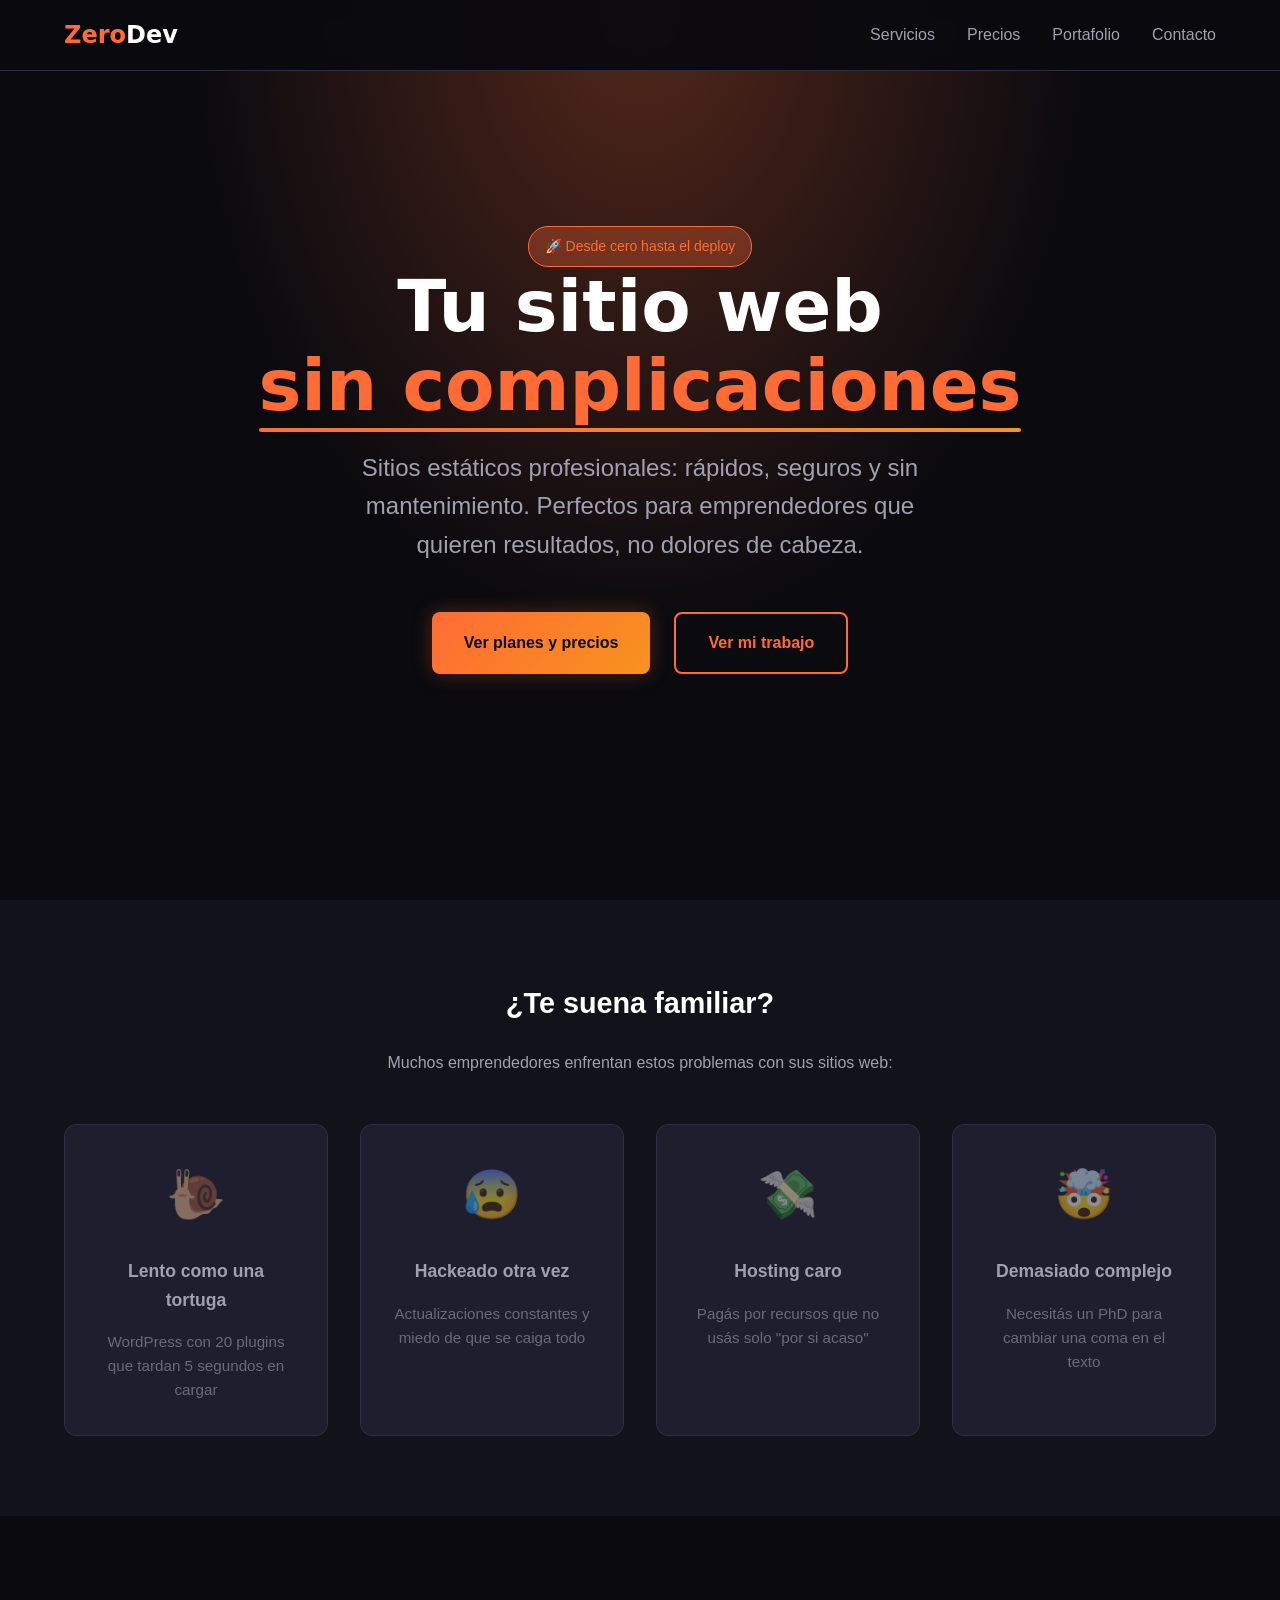
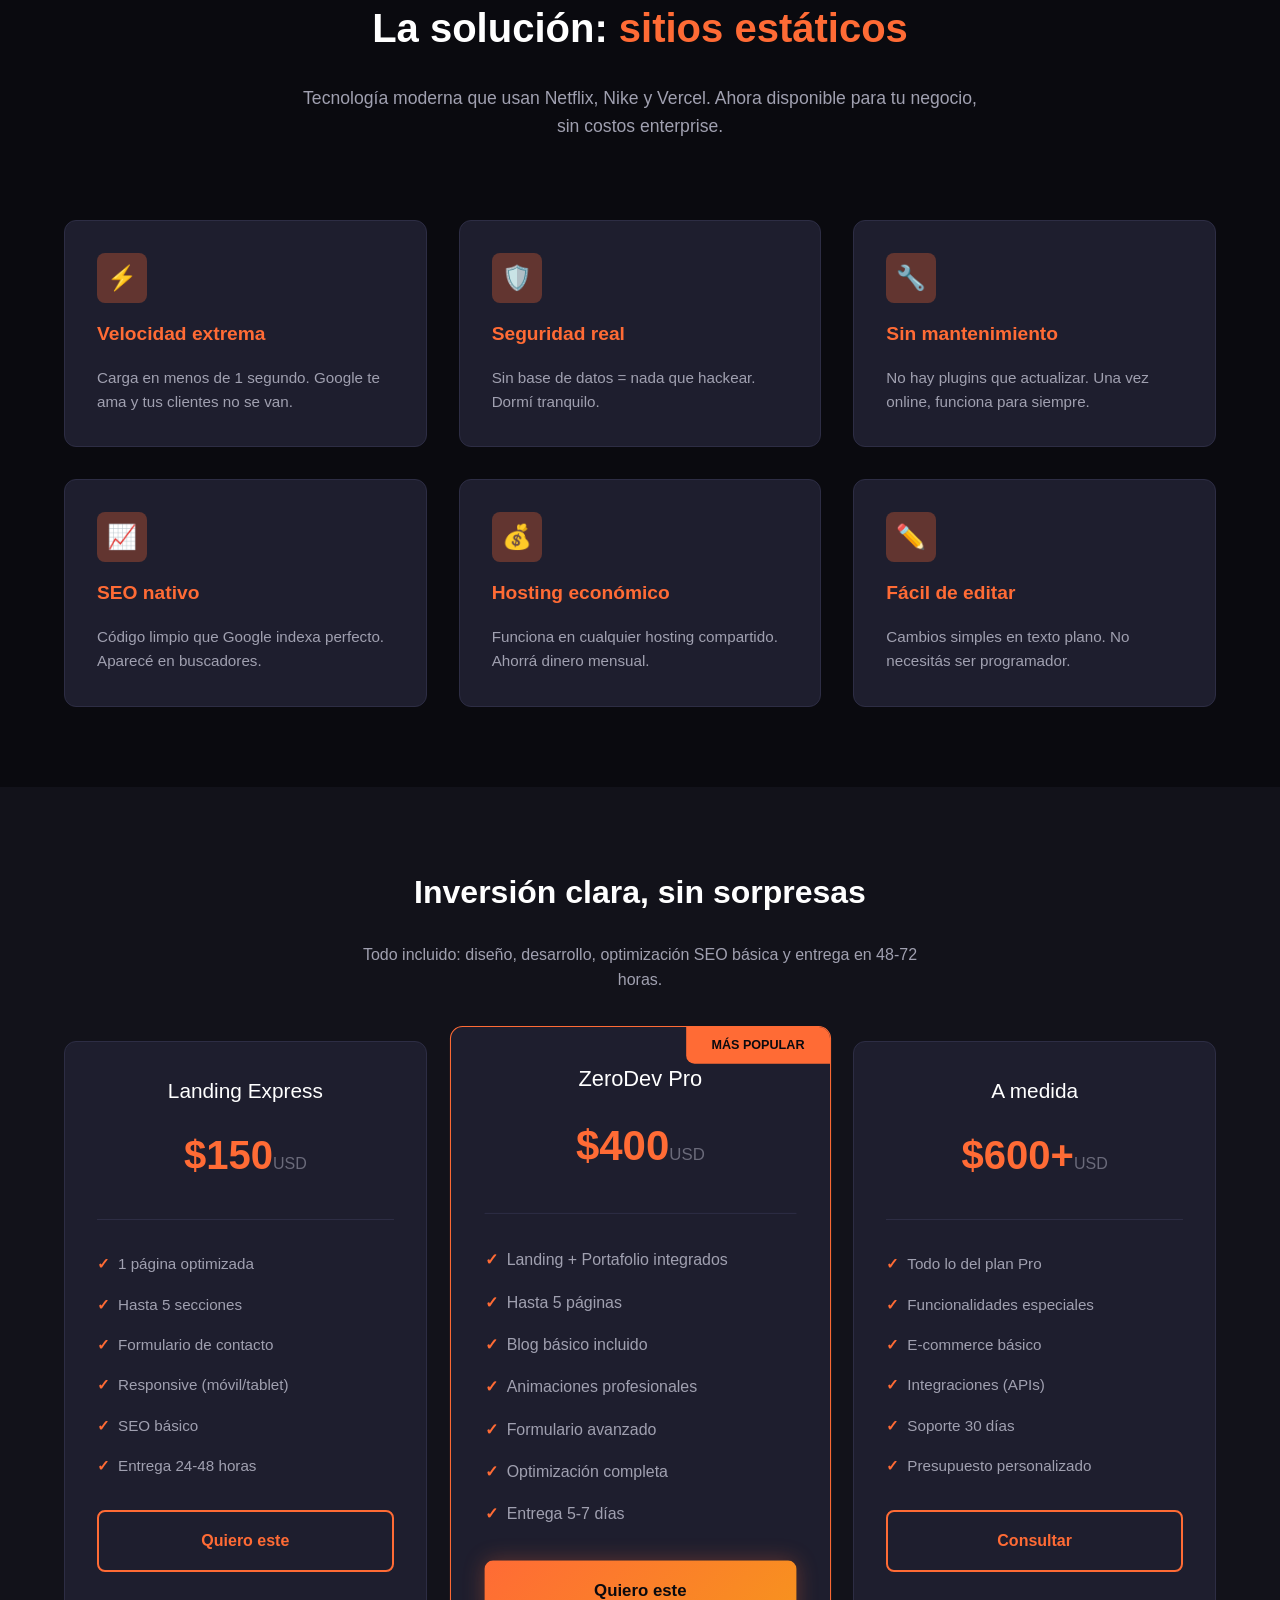
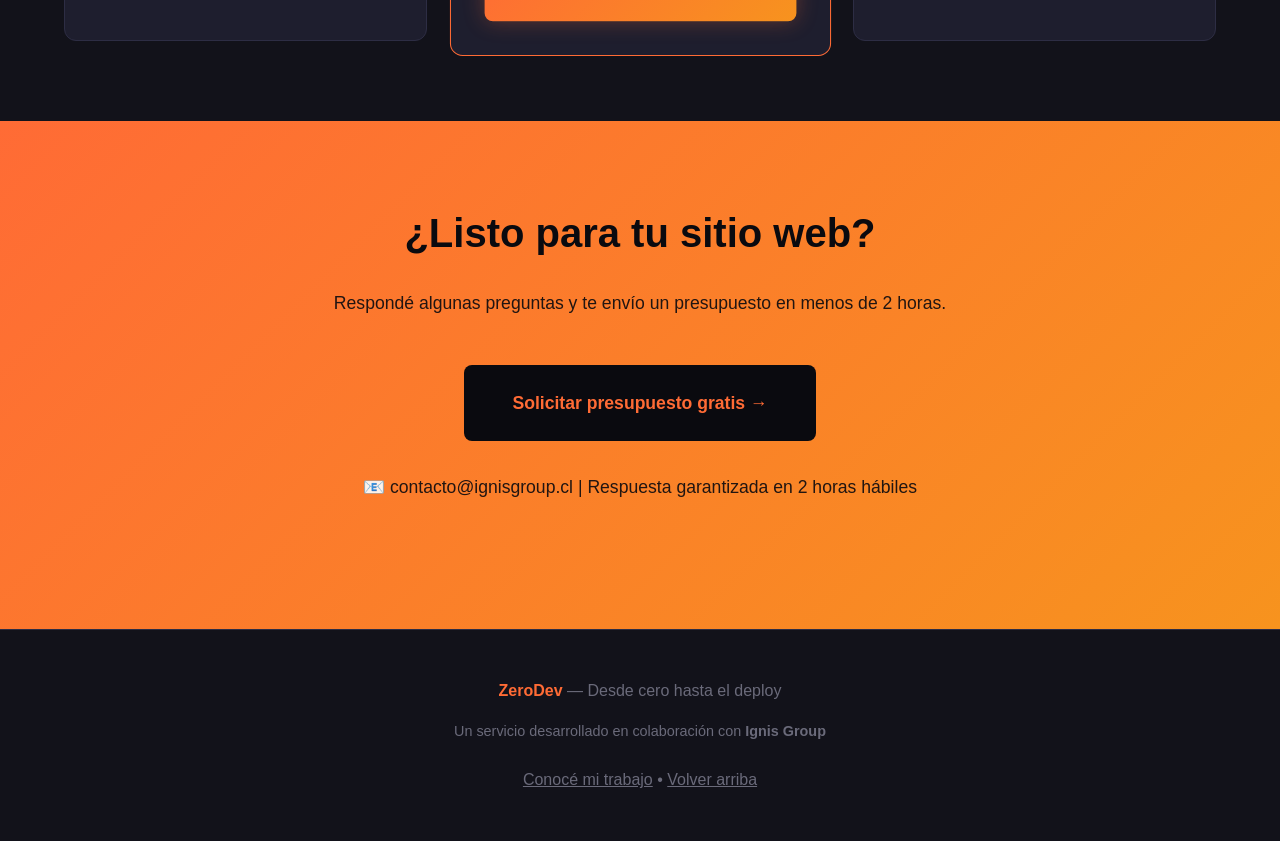
==== index.html @ acce336b "feat: landing ZeroDev completa con Docker y OpenLiteSpeed - Estructura de proyecto profesional - Lan" ====
<!DOCTYPE html>
<html lang="es">
<head>
  <meta charset="UTF-8">
  <meta name="viewport" content="width=device-width, initial-scale=1.0">
  <meta name="description" content="ZeroDev - Desarrollo web profesional desde cero. Sitios estáticos rápidos, seguros y sin complicaciones.">
  <title>ZeroDev | Desarrollo Web Desde Cero</title>
  <link rel="stylesheet" href="css/zero-variables.css">
  <style>
    /* Estilos específicos de landing */
    .hero-landing {
      min-height: 100vh;
      display: flex;
      align-items: center;
      justify-content: center;
      text-align: center;
      padding: var(--space-2xl) var(--space-md);
      background: 
        radial-gradient(ellipse at top, var(--fire-glow) 0%, transparent 50%),
        var(--zero-black);
    }

    .hero-content h1 {
      font-family: var(--font-display);
      font-size: clamp(2.5rem, 8vw, 4.5rem);
      font-weight: 800;
      line-height: 1.1;
      margin-bottom: var(--space-md);
    }

    .hero-content h1 .zero {
      color: var(--fire-primary);
      position: relative;
    }

    .hero-content h1 .zero::after {
      content: '';
      position: absolute;
      bottom: -5px;
      left: 0;
      right: 0;
      height: 4px;
      background: linear-gradient(90deg, var(--fire-primary), var(--fire-secondary));
      border-radius: 2px;
    }

    .hero-subtitle {
      font-size: clamp(1.1rem, 3vw, 1.5rem);
      color: var(--text-secondary);
      max-width: 600px;
      margin: 0 auto var(--space-xl);
    }

    .hero-cta {
      display: flex;
      gap: var(--space-md);
      justify-content: center;
      flex-wrap: wrap;
    }

    /* Sección problemas */
    .problems {
      background: var(--zero-dark);
    }

    .problems-grid {
      display: grid;
      grid-template-columns: repeat(auto-fit, minmax(250px, 1fr));
      gap: var(--space-lg);
      margin-top: var(--space-xl);
    }

    .problem-card {
      text-align: center;
      padding: var(--space-lg);
    }

    .problem-icon {
      font-size: 3rem;
      margin-bottom: var(--space-md);
      opacity: 0.5;
    }

    .problem-card h3 {
      color: var(--text-secondary);
      font-size: 1.1rem;
      margin-bottom: var(--space-sm);
    }

    .problem-card p {
      color: var(--text-muted);
      font-size: 0.95rem;
    }

    /* Sección solución */
    .solution {
      background: var(--zero-black);
    }

    .solution-header {
      text-align: center;
      margin-bottom: var(--space-2xl);
    }

    .solution-header h2 {
      font-size: clamp(1.8rem, 4vw, 2.5rem);
      margin-bottom: var(--space-md);
    }

    .solution-header p {
      color: var(--text-secondary);
      font-size: 1.1rem;
      max-width: 700px;
      margin: 0 auto;
    }

    .features-grid {
      display: grid;
      grid-template-columns: repeat(auto-fit, minmax(280px, 1fr));
      gap: var(--space-lg);
    }

    .feature-card {
      display: flex;
      flex-direction: column;
      gap: var(--space-sm);
    }

    .feature-icon {
      width: 50px;
      height: 50px;
      background: var(--fire-glow);
      border-radius: var(--radius-md);
      display: flex;
      align-items: center;
      justify-content: center;
      font-size: 1.5rem;
    }

    .feature-card h3 {
      color: var(--fire-primary);
      font-size: 1.2rem;
    }

    .feature-card p {
      color: var(--text-secondary);
      font-size: 0.95rem;
      line-height: 1.6;
    }

    /* Precios */
    .pricing {
      background: var(--zero-dark);
    }

    .pricing-grid {
      display: grid;
      grid-template-columns: repeat(auto-fit, minmax(300px, 1fr));
      gap: var(--space-lg);
      margin-top: var(--space-xl);
    }

    .pricing-card {
      position: relative;
      overflow: hidden;
    }

    .pricing-card.featured {
      border-color: var(--fire-primary);
      transform: scale(1.05);
    }

    .pricing-card.featured::before {
      content: 'MÁS POPULAR';
      position: absolute;
      top: 0;
      right: 0;
      background: var(--fire-primary);
      color: var(--zero-black);
      padding: var(--space-xs) var(--space-md);
      font-size: 0.75rem;
      font-weight: 700;
      border-bottom-left-radius: var(--radius-md);
    }

    .pricing-header {
      text-align: center;
      margin-bottom: var(--space-lg);
      padding-bottom: var(--space-lg);
      border-bottom: 1px solid var(--zero-gray);
    }

    .pricing-name {
      font-size: 1.3rem;
      color: var(--text-primary);
      margin-bottom: var(--space-sm);
    }

    .pricing-price {
      font-size: 2.5rem;
      font-weight: 800;
      color: var(--fire-primary);
    }

    .pricing-price span {
      font-size: 1rem;
      color: var(--text-muted);
      font-weight: 400;
    }

    .pricing-features {
      list-style: none;
      display: flex;
      flex-direction: column;
      gap: var(--space-sm);
      margin-bottom: var(--space-lg);
    }

    .pricing-features li {
      display: flex;
      align-items: center;
      gap: var(--space-xs);
      color: var(--text-secondary);
      font-size: 0.95rem;
    }

    .pricing-features li::before {
      content: '✓';
      color: var(--fire-primary);
      font-weight: 700;
    }

    /* CTA final */
    .cta-final {
      background: linear-gradient(135deg, var(--fire-primary), var(--fire-secondary));
      color: var(--zero-black);
      text-align: center;
      padding: var(--space-2xl) var(--space-md);
    }

    .cta-final h2 {
      font-size: clamp(1.8rem, 4vw, 2.5rem);
      margin-bottom: var(--space-md);
    }

    .cta-final p {
      font-size: 1.1rem;
      margin-bottom: var(--space-xl);
      opacity: 0.9;
    }

    .btn-dark {
      background: var(--zero-black);
      color: var(--fire-primary);
      padding: var(--space-md) var(--space-xl);
      font-size: 1.1rem;
    }

    .btn-dark:hover {
      background: var(--zero-dark);
      transform: scale(1.05);
    }

    /* Formulario modal (simplificado) */
    .contact-note {
      margin-top: var(--space-lg);
      font-size: 0.9rem;
      opacity: 0.8;
    }
  </style>
</head>
<body>
  <!-- Navegación -->
  <nav class="nav-zero">
    <div class="container">
      <a href="/" class="nav-logo"><span>Zero</span>Dev</a>
      <ul class="nav-links">
        <li><a href="#servicios">Servicios</a></li>
        <li><a href="#precios">Precios</a></li>
        <li><a href="/portafolio/">Portafolio</a></li>
        <li><a href="#contacto">Contacto</a></li>
      </ul>
    </div>
  </nav>

  <!-- Hero -->
  <section class="hero-landing" id="inicio">
    <div class="hero-content">
      <span class="badge">🚀 Desde cero hasta el deploy</span>
      <h1>
        Tu sitio web<br>
        <span class="zero">sin complicaciones</span>
      </h1>
      <p class="hero-subtitle">
        Sitios estáticos profesionales: rápidos, seguros y sin mantenimiento. 
        Perfectos para emprendedores que quieren resultados, no dolores de cabeza.
      </p>
      <div class="hero-cta">
        <a href="#precios" class="btn btn-primary">Ver planes y precios</a>
        <a href="/portafolio/" class="btn btn-secondary">Ver mi trabajo</a>
      </div>
    </div>
  </section>

  <!-- Problemas que resolvemos -->
  <section class="section problems" id="problemas">
    <div class="container">
      <h2 style="text-align: center; font-size: 1.8rem; margin-bottom: var(--space-md);">
        ¿Te suena familiar?
      </h2>
      <p style="text-align: center; color: var(--text-secondary); max-width: 600px; margin: 0 auto;">
        Muchos emprendedores enfrentan estos problemas con sus sitios web:
      </p>
      
      <div class="problems-grid">
        <div class="problem-card card">
          <div class="problem-icon">🐌</div>
          <h3>Lento como una tortuga</h3>
          <p>WordPress con 20 plugins que tardan 5 segundos en cargar</p>
        </div>
        <div class="problem-card card">
          <div class="problem-icon">😰</div>
          <h3>Hackeado otra vez</h3>
          <p>Actualizaciones constantes y miedo de que se caiga todo</p>
        </div>
        <div class="problem-card card">
          <div class="problem-icon">💸</div>
          <h3>Hosting caro</h3>
          <p>Pagás por recursos que no usás solo "por si acaso"</p>
        </div>
        <div class="problem-card card">
          <div class="problem-icon">🤯</div>
          <h3>Demasiado complejo</h3>
          <p>Necesitás un PhD para cambiar una coma en el texto</p>
        </div>
      </div>
    </div>
  </section>

  <!-- Solución -->
  <section class="section solution" id="servicios">
    <div class="container">
      <div class="solution-header">
        <h2>La solución: <span style="color: var(--fire-primary);">sitios estáticos</span></h2>
        <p>
          Tecnología moderna que usan Netflix, Nike y Vercel. 
          Ahora disponible para tu negocio, sin costos enterprise.
        </p>
      </div>

      <div class="features-grid">
        <div class="feature-card card">
          <div class="feature-icon">⚡</div>
          <h3>Velocidad extrema</h3>
          <p>Carga en menos de 1 segundo. Google te ama y tus clientes no se van.</p>
        </div>
        <div class="feature-card card">
          <div class="feature-icon">🛡️</div>
          <h3>Seguridad real</h3>
          <p>Sin base de datos = nada que hackear. Dormí tranquilo.</p>
        </div>
        <div class="feature-card card">
          <div class="feature-icon">🔧</div>
          <h3>Sin mantenimiento</h3>
          <p>No hay plugins que actualizar. Una vez online, funciona para siempre.</p>
        </div>
        <div class="feature-card card">
          <div class="feature-icon">📈</div>
          <h3>SEO nativo</h3>
          <p>Código limpio que Google indexa perfecto. Aparecé en buscadores.</p>
        </div>
        <div class="feature-card card">
          <div class="feature-icon">💰</div>
          <h3>Hosting económico</h3>
          <p>Funciona en cualquier hosting compartido. Ahorrá dinero mensual.</p>
        </div>
        <div class="feature-card card">
          <div class="feature-icon">✏️</div>
          <h3>Fácil de editar</h3>
          <p>Cambios simples en texto plano. No necesitás ser programador.</p>
        </div>
      </div>
    </div>
  </section>

  <!-- Precios -->
  <section class="section pricing" id="precios">
    <div class="container">
      <h2 style="text-align: center; font-size: 2rem; margin-bottom: var(--space-md);">
        Inversión clara, sin sorpresas
      </h2>
      <p style="text-align: center; color: var(--text-secondary); max-width: 600px; margin: 0 auto var(--space-xl);">
        Todo incluido: diseño, desarrollo, optimización SEO básica y entrega en 48-72 horas.
      </p>

      <div class="pricing-grid">
        <!-- Plan Básico -->
        <div class="pricing-card card">
          <div class="pricing-header">
            <div class="pricing-name">Landing Express</div>
            <div class="pricing-price">$150<span>USD</span></div>
          </div>
          <ul class="pricing-features">
            <li>1 página optimizada</li>
            <li>Hasta 5 secciones</li>
            <li>Formulario de contacto</li>
            <li>Responsive (móvil/tablet)</li>
            <li>SEO básico</li>
            <li>Entrega 24-48 horas</li>
          </ul>
          <a href="#contacto" class="btn btn-secondary" style="width: 100%; justify-content: center;">Quiero este</a>
        </div>

        <!-- Plan Destacado -->
        <div class="pricing-card card featured">
          <div class="pricing-header">
            <div class="pricing-name">ZeroDev Pro</div>
            <div class="pricing-price">$400<span>USD</span></div>
          </div>
          <ul class="pricing-features">
            <li>Landing + Portafolio integrados</li>
            <li>Hasta 5 páginas</li>
            <li>Blog básico incluido</li>
            <li>Animaciones profesionales</li>
            <li>Formulario avanzado</li>
            <li>Optimización completa</li>
            <li>Entrega 5-7 días</li>
          </ul>
          <a href="#contacto" class="btn btn-primary" style="width: 100%; justify-content: center;">Quiero este</a>
        </div>

        <!-- Plan Personalizado -->
        <div class="pricing-card card">
          <div class="pricing-header">
            <div class="pricing-name">A medida</div>
            <div class="pricing-price">$600+<span>USD</span></div>
          </div>
          <ul class="pricing-features">
            <li>Todo lo del plan Pro</li>
            <li>Funcionalidades especiales</li>
            <li>E-commerce básico</li>
            <li>Integraciones (APIs)</li>
            <li>Soporte 30 días</li>
            <li>Presupuesto personalizado</li>
          </ul>
          <a href="#contacto" class="btn btn-secondary" style="width: 100%; justify-content: center;">Consultar</a>
        </div>
      </div>
    </div>
  </section>

  <!-- CTA Final -->
  <section class="cta-final" id="contacto">
    <div class="container">
      <h2>¿Listo para tu sitio web?</h2>
      <p>Respondé algunas preguntas y te envío un presupuesto en menos de 2 horas.</p>
      <a href="mailto:contacto@ignisgroup.cl?subject=Presupuesto%20ZeroDev&body=Hola%2C%20quiero%20un%20presupuesto%20para%20mi%20sitio%20web.%0A%0AMi%20nombre%3A%20%0AMi%20negocio%3A%20%0AQu%C3%A9%20necesito%3A%20" class="btn btn-dark">
        Solicitar presupuesto gratis →
      </a>
      <p class="contact-note">
        📧 contacto@ignisgroup.cl | Respuesta garantizada en 2 horas hábiles
      </p>
    </div>
  </section>

  <!-- Footer -->
  <footer class="footer-zero">
    <div class="container">
      <p>
        <span class="brand">ZeroDev</span> — Desde cero hasta el deploy
      </p>
      <p style="margin-top: var(--space-sm); font-size: 0.9rem;">
        Un servicio desarrollado en colaboración con <strong>Ignis Group</strong>
      </p>
      <p style="margin-top: var(--space-md);">
        <a href="/portafolio/" style="color: var(--text-muted);">Conocé mi trabajo</a> • 
        <a href="#inicio" style="color: var(--text-muted);">Volver arriba</a>
      </p>
    </div>
  </footer>
</body>
</html>
---- css/zero-variables.css ----
/* ============================================
   ZERO DEV - Sistema de Diseño
   Desde cero hasta el deploy
   ============================================ */

:root {
  /* Colores primarios - Identidad ZeroDev */
  --zero-black: #0a0a0f;
  --zero-dark: #12121a;
  --zero-gray-dark: #1e1e2e;
  --zero-gray: #2d2d44;
  --zero-gray-light: #4a4a6a;
  
  /* Acentos - Fuego que crece desde cero */
  --fire-primary: #ff6b35;
  --fire-secondary: #f7931e;
  --fire-glow: rgba(255, 107, 53, 0.3);
  
  /* Texto */
  --text-primary: #ffffff;
  --text-secondary: #a0a0b0;
  --text-muted: #6a6a7a;
  
  /* Tipografía */
  --font-display: 'Segoe UI', system-ui, -apple-system, sans-serif;
  --font-body: 'Inter', -apple-system, BlinkMacSystemFont, sans-serif;
  --font-mono: 'Fira Code', 'Monaco', monospace;
  
  /* Espaciado */
  --space-xs: 0.5rem;
  --space-sm: 1rem;
  --space-md: 1.5rem;
  --space-lg: 2rem;
  --space-xl: 3rem;
  --space-2xl: 5rem;
  
  /* Bordes */
  --radius-sm: 4px;
  --radius-md: 8px;
  --radius-lg: 12px;
  --radius-xl: 20px;
  
  /* Sombras */
  --shadow-sm: 0 1px 2px rgba(0,0,0,0.3);
  --shadow-md: 0 4px 6px rgba(0,0,0,0.4);
  --shadow-lg: 0 10px 25px rgba(0,0,0,0.5);
  --shadow-fire: 0 0 20px var(--fire-glow);
  
  /* Transiciones */
  --transition-fast: 0.15s ease;
  --transition-base: 0.3s ease;
  --transition-slow: 0.5s ease;
}

/* Reset básico */
* {
  margin: 0;
  padding: 0;
  box-sizing: border-box;
}

html {
  scroll-behavior: smooth;
}

body {
  font-family: var(--font-body);
  background: var(--zero-black);
  color: var(--text-primary);
  line-height: 1.6;
  min-height: 100vh;
}

/* Utilidades comunes */
.container {
  max-width: 1200px;
  margin: 0 auto;
  padding: 0 var(--space-md);
}

.section {
  padding: var(--space-2xl) 0;
}

/* Botones ZeroDev */
.btn {
  display: inline-flex;
  align-items: center;
  gap: var(--space-xs);
  padding: var(--space-sm) var(--space-lg);
  border-radius: var(--radius-md);
  font-weight: 600;
  text-decoration: none;
  transition: all var(--transition-base);
  cursor: pointer;
  border: none;
  font-size: 1rem;
}

.btn-primary {
  background: linear-gradient(135deg, var(--fire-primary), var(--fire-secondary));
  color: var(--zero-black);
  box-shadow: var(--shadow-fire);
}

.btn-primary:hover {
  transform: translateY(-2px);
  box-shadow: 0 0 30px var(--fire-glow);
}

.btn-secondary {
  background: transparent;
  color: var(--fire-primary);
  border: 2px solid var(--fire-primary);
}

.btn-secondary:hover {
  background: var(--fire-primary);
  color: var(--zero-black);
}

/* Badges */
.badge {
  display: inline-block;
  padding: var(--space-xs) var(--space-sm);
  background: var(--fire-glow);
  border: 1px solid var(--fire-primary);
  color: var(--fire-primary);
  border-radius: var(--radius-xl);
  font-size: 0.875rem;
  font-weight: 500;
}

/* Cards */
.card {
  background: var(--zero-gray-dark);
  border: 1px solid var(--zero-gray);
  border-radius: var(--radius-lg);
  padding: var(--space-lg);
  transition: all var(--transition-base);
}

.card:hover {
  border-color: var(--fire-primary);
  transform: translateY(-4px);
  box-shadow: var(--shadow-lg);
}

/* Navegación base */
.nav-zero {
  position: fixed;
  top: 0;
  left: 0;
  right: 0;
  background: rgba(10, 10, 15, 0.95);
  backdrop-filter: blur(10px);
  border-bottom: 1px solid var(--zero-gray);
  z-index: 1000;
  padding: var(--space-sm) 0;
}

.nav-zero .container {
  display: flex;
  justify-content: space-between;
  align-items: center;
}

.nav-logo {
  font-family: var(--font-display);
  font-size: 1.5rem;
  font-weight: 800;
  color: var(--text-primary);
  text-decoration: none;
}

.nav-logo span {
  color: var(--fire-primary);
}

.nav-links {
  display: flex;
  gap: var(--space-lg);
  list-style: none;
}

.nav-links a {
  color: var(--text-secondary);
  text-decoration: none;
  font-weight: 500;
  transition: color var(--transition-fast);
}

.nav-links a:hover {
  color: var(--fire-primary);
}

/* Footer base */
.footer-zero {
  background: var(--zero-dark);
  border-top: 1px solid var(--zero-gray);
  padding: var(--space-xl) 0;
  text-align: center;
  color: var(--text-muted);
}

.footer-zero .brand {
  color: var(--fire-primary);
  font-weight: 700;
}

/* Responsive */
@media (max-width: 768px) {
  .nav-links {
    display: none; /* Menú hamburguesa en versión final */
  }
  
  .container {
    padding: 0 var(--space-sm);
  }
}
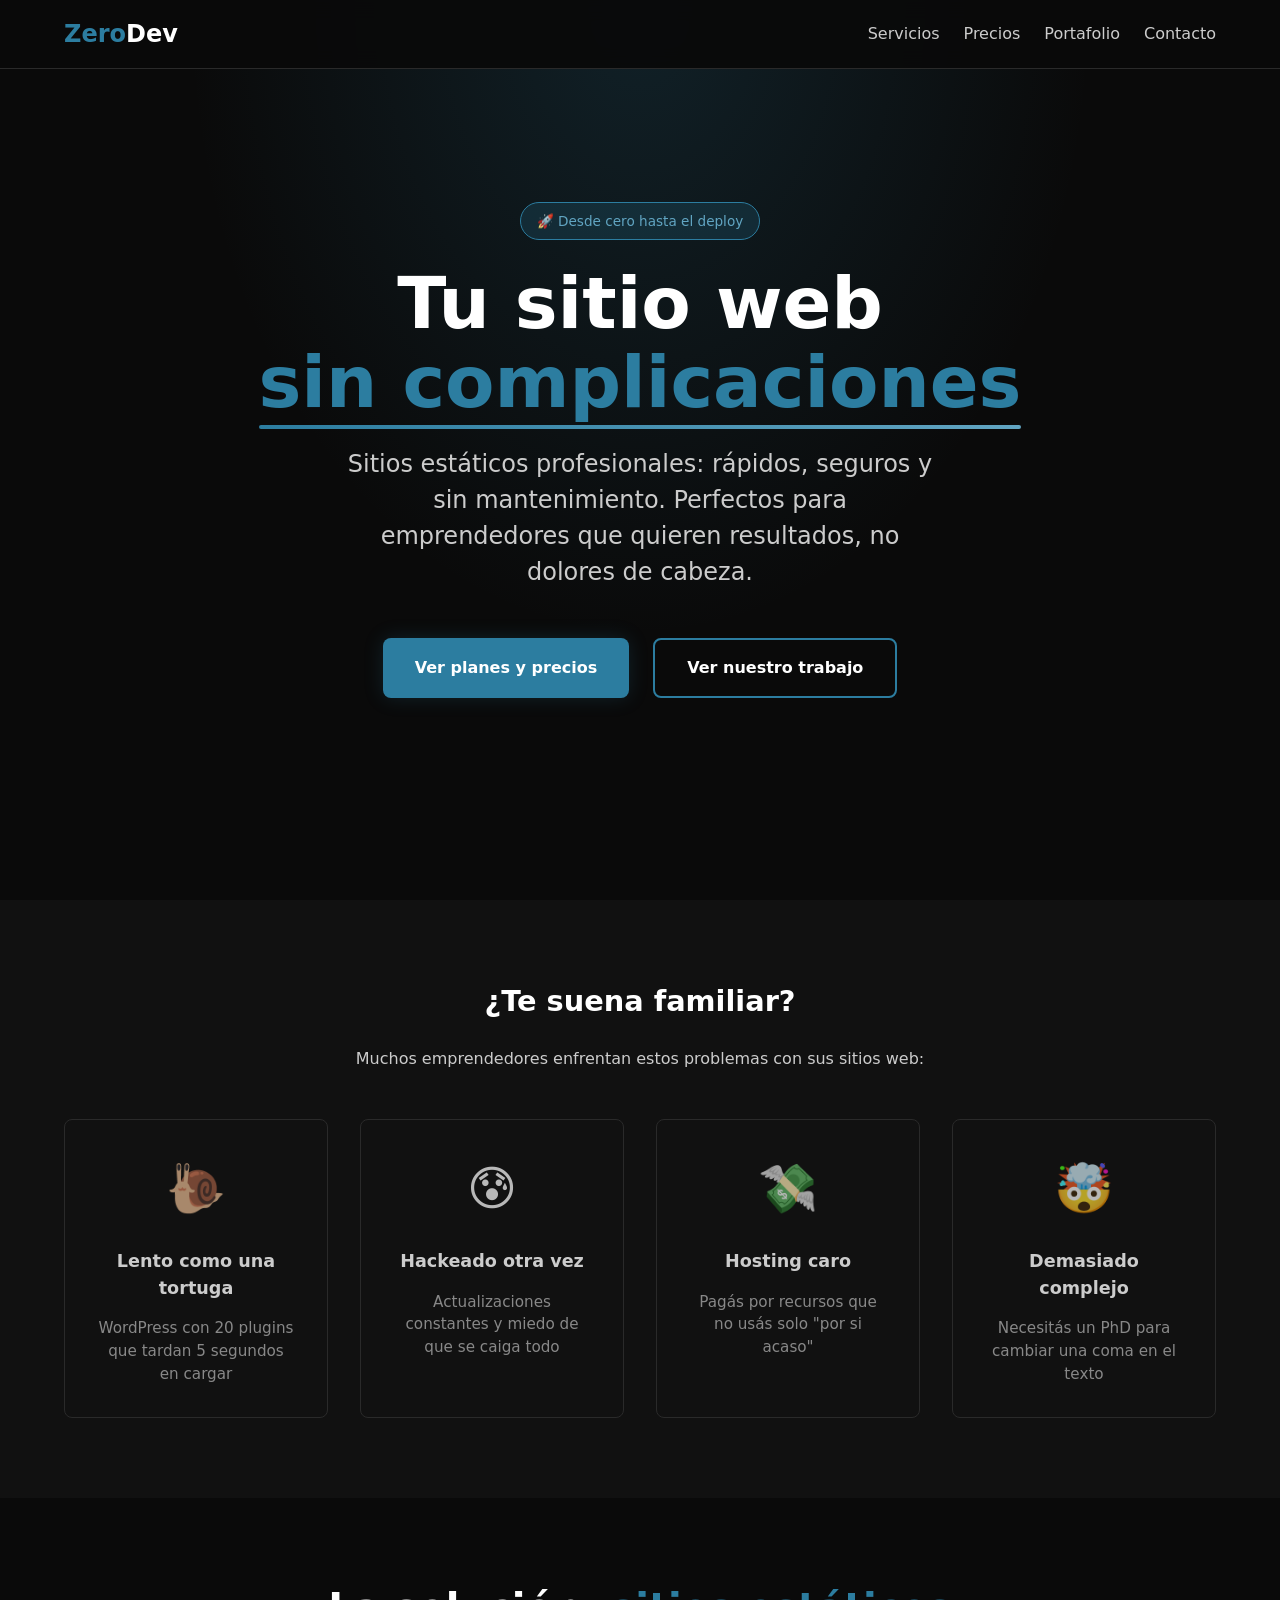
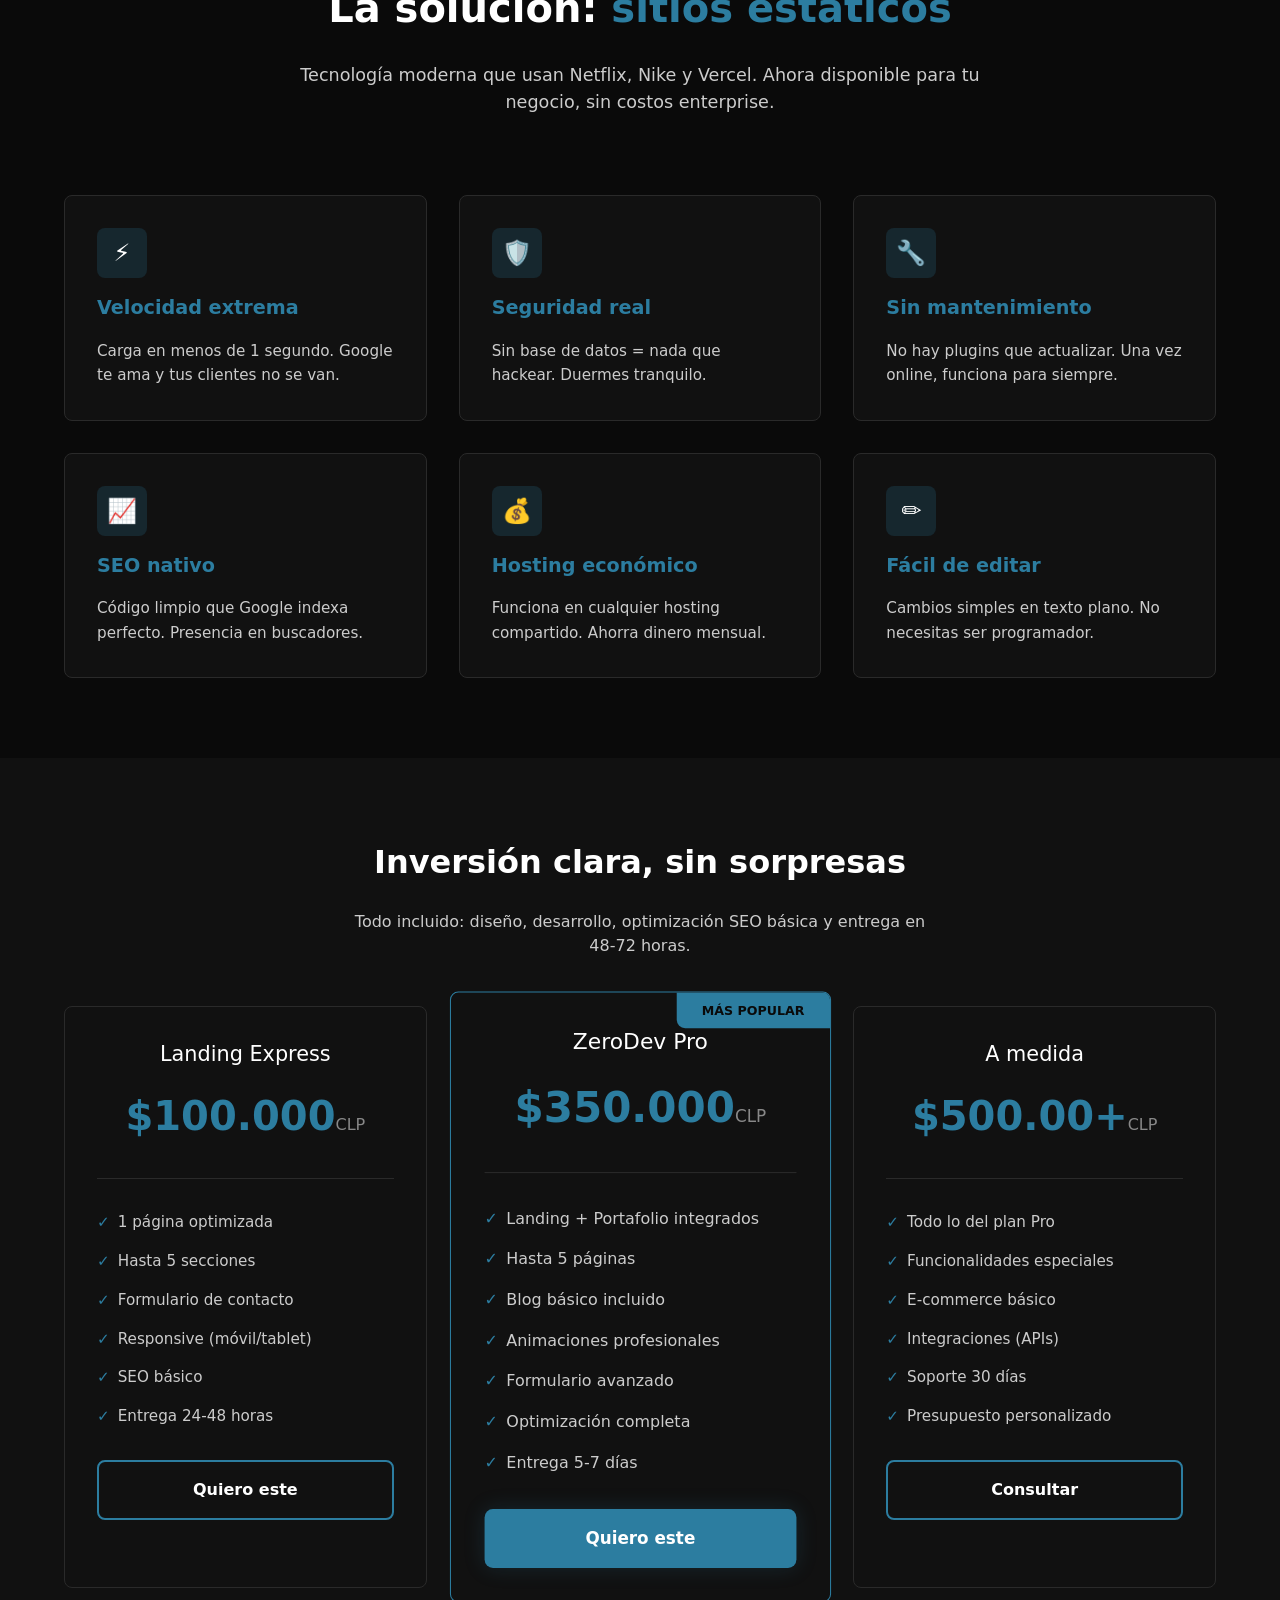
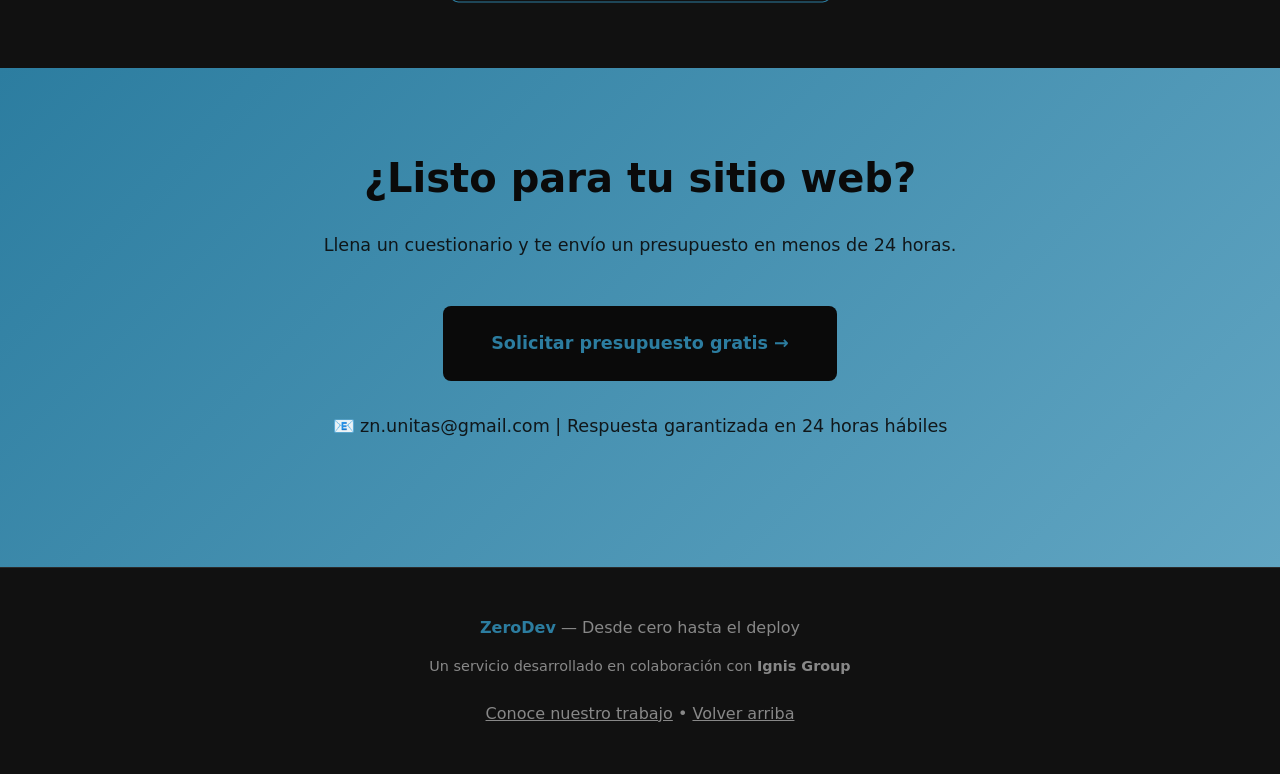
==== commit ea6194f2: "ZeroDev: lanzamiento web - contacto zerounitas." ====
--- a/index.html
+++ b/index.html
@@ -5,269 +5,10 @@
   <meta name="viewport" content="width=device-width, initial-scale=1.0">
   <meta name="description" content="ZeroDev - Desarrollo web profesional desde cero. Sitios estáticos rápidos, seguros y sin complicaciones.">
   <title>ZeroDev | Desarrollo Web Desde Cero</title>
+  <!-- Variables base (las originales) -->
   <link rel="stylesheet" href="css/zero-variables.css">
-  <style>
-    /* Estilos específicos de landing */
-    .hero-landing {
-      min-height: 100vh;
-      display: flex;
-      align-items: center;
-      justify-content: center;
-      text-align: center;
-      padding: var(--space-2xl) var(--space-md);
-      background: 
-        radial-gradient(ellipse at top, var(--fire-glow) 0%, transparent 50%),
-        var(--zero-black);
-    }
-
-    .hero-content h1 {
-      font-family: var(--font-display);
-      font-size: clamp(2.5rem, 8vw, 4.5rem);
-      font-weight: 800;
-      line-height: 1.1;
-      margin-bottom: var(--space-md);
-    }
-
-    .hero-content h1 .zero {
-      color: var(--fire-primary);
-      position: relative;
-    }
-
-    .hero-content h1 .zero::after {
-      content: '';
-      position: absolute;
-      bottom: -5px;
-      left: 0;
-      right: 0;
-      height: 4px;
-      background: linear-gradient(90deg, var(--fire-primary), var(--fire-secondary));
-      border-radius: 2px;
-    }
-
-    .hero-subtitle {
-      font-size: clamp(1.1rem, 3vw, 1.5rem);
-      color: var(--text-secondary);
-      max-width: 600px;
-      margin: 0 auto var(--space-xl);
-    }
-
-    .hero-cta {
-      display: flex;
-      gap: var(--space-md);
-      justify-content: center;
-      flex-wrap: wrap;
-    }
-
-    /* Sección problemas */
-    .problems {
-      background: var(--zero-dark);
-    }
-
-    .problems-grid {
-      display: grid;
-      grid-template-columns: repeat(auto-fit, minmax(250px, 1fr));
-      gap: var(--space-lg);
-      margin-top: var(--space-xl);
-    }
-
-    .problem-card {
-      text-align: center;
-      padding: var(--space-lg);
-    }
-
-    .problem-icon {
-      font-size: 3rem;
-      margin-bottom: var(--space-md);
-      opacity: 0.5;
-    }
-
-    .problem-card h3 {
-      color: var(--text-secondary);
-      font-size: 1.1rem;
-      margin-bottom: var(--space-sm);
-    }
-
-    .problem-card p {
-      color: var(--text-muted);
-      font-size: 0.95rem;
-    }
-
-    /* Sección solución */
-    .solution {
-      background: var(--zero-black);
-    }
-
-    .solution-header {
-      text-align: center;
-      margin-bottom: var(--space-2xl);
-    }
-
-    .solution-header h2 {
-      font-size: clamp(1.8rem, 4vw, 2.5rem);
-      margin-bottom: var(--space-md);
-    }
-
-    .solution-header p {
-      color: var(--text-secondary);
-      font-size: 1.1rem;
-      max-width: 700px;
-      margin: 0 auto;
-    }
-
-    .features-grid {
-      display: grid;
-      grid-template-columns: repeat(auto-fit, minmax(280px, 1fr));
-      gap: var(--space-lg);
-    }
-
-    .feature-card {
-      display: flex;
-      flex-direction: column;
-      gap: var(--space-sm);
-    }
-
-    .feature-icon {
-      width: 50px;
-      height: 50px;
-      background: var(--fire-glow);
-      border-radius: var(--radius-md);
-      display: flex;
-      align-items: center;
-      justify-content: center;
-      font-size: 1.5rem;
-    }
-
-    .feature-card h3 {
-      color: var(--fire-primary);
-      font-size: 1.2rem;
-    }
-
-    .feature-card p {
-      color: var(--text-secondary);
-      font-size: 0.95rem;
-      line-height: 1.6;
-    }
-
-    /* Precios */
-    .pricing {
-      background: var(--zero-dark);
-    }
-
-    .pricing-grid {
-      display: grid;
-      grid-template-columns: repeat(auto-fit, minmax(300px, 1fr));
-      gap: var(--space-lg);
-      margin-top: var(--space-xl);
-    }
-
-    .pricing-card {
-      position: relative;
-      overflow: hidden;
-    }
-
-    .pricing-card.featured {
-      border-color: var(--fire-primary);
-      transform: scale(1.05);
-    }
-
-    .pricing-card.featured::before {
-      content: 'MÁS POPULAR';
-      position: absolute;
-      top: 0;
-      right: 0;
-      background: var(--fire-primary);
-      color: var(--zero-black);
-      padding: var(--space-xs) var(--space-md);
-      font-size: 0.75rem;
-      font-weight: 700;
-      border-bottom-left-radius: var(--radius-md);
-    }
-
-    .pricing-header {
-      text-align: center;
-      margin-bottom: var(--space-lg);
-      padding-bottom: var(--space-lg);
-      border-bottom: 1px solid var(--zero-gray);
-    }
-
-    .pricing-name {
-      font-size: 1.3rem;
-      color: var(--text-primary);
-      margin-bottom: var(--space-sm);
-    }
-
-    .pricing-price {
-      font-size: 2.5rem;
-      font-weight: 800;
-      color: var(--fire-primary);
-    }
-
-    .pricing-price span {
-      font-size: 1rem;
-      color: var(--text-muted);
-      font-weight: 400;
-    }
-
-    .pricing-features {
-      list-style: none;
-      display: flex;
-      flex-direction: column;
-      gap: var(--space-sm);
-      margin-bottom: var(--space-lg);
-    }
-
-    .pricing-features li {
-      display: flex;
-      align-items: center;
-      gap: var(--space-xs);
-      color: var(--text-secondary);
-      font-size: 0.95rem;
-    }
-
-    .pricing-features li::before {
-      content: '✓';
-      color: var(--fire-primary);
-      font-weight: 700;
-    }
-
-    /* CTA final */
-    .cta-final {
-      background: linear-gradient(135deg, var(--fire-primary), var(--fire-secondary));
-      color: var(--zero-black);
-      text-align: center;
-      padding: var(--space-2xl) var(--space-md);
-    }
-
-    .cta-final h2 {
-      font-size: clamp(1.8rem, 4vw, 2.5rem);
-      margin-bottom: var(--space-md);
-    }
-
-    .cta-final p {
-      font-size: 1.1rem;
-      margin-bottom: var(--space-xl);
-      opacity: 0.9;
-    }
-
-    .btn-dark {
-      background: var(--zero-black);
-      color: var(--fire-primary);
-      padding: var(--space-md) var(--space-xl);
-      font-size: 1.1rem;
-    }
-
-    .btn-dark:hover {
-      background: var(--zero-dark);
-      transform: scale(1.05);
-    }
-
-    /* Formulario modal (simplificado) */
-    .contact-note {
-      margin-top: var(--space-lg);
-      font-size: 0.9rem;
-      opacity: 0.8;
-    }
-  </style>
+  <!-- Nuevo archivo de estilos principal con paleta azul -->
+  <link rel="stylesheet" href="css/estilos-azul.css">
 </head>
 <body>
   <!-- Navegación -->
@@ -297,7 +38,7 @@
       </p>
       <div class="hero-cta">
         <a href="#precios" class="btn btn-primary">Ver planes y precios</a>
-        <a href="/portafolio/" class="btn btn-secondary">Ver mi trabajo</a>
+        <a href="/portafolio/" class="btn btn-secondary">Ver nuestro trabajo</a>
       </div>
     </div>
   </section>
@@ -341,7 +82,7 @@
   <section class="section solution" id="servicios">
     <div class="container">
       <div class="solution-header">
-        <h2>La solución: <span style="color: var(--fire-primary);">sitios estáticos</span></h2>
+        <h2>La solución: <span style="color: var(--primary-color);">sitios estáticos</span></h2>
         <p>
           Tecnología moderna que usan Netflix, Nike y Vercel. 
           Ahora disponible para tu negocio, sin costos enterprise.
@@ -357,7 +98,7 @@
         <div class="feature-card card">
           <div class="feature-icon">🛡️</div>
           <h3>Seguridad real</h3>
-          <p>Sin base de datos = nada que hackear. Dormí tranquilo.</p>
+          <p>Sin base de datos = nada que hackear. Duermes tranquilo.</p>
         </div>
         <div class="feature-card card">
           <div class="feature-icon">🔧</div>
@@ -367,17 +108,17 @@
         <div class="feature-card card">
           <div class="feature-icon">📈</div>
           <h3>SEO nativo</h3>
-          <p>Código limpio que Google indexa perfecto. Aparecé en buscadores.</p>
+          <p>Código limpio que Google indexa perfecto. Presencia en buscadores.</p>
         </div>
         <div class="feature-card card">
           <div class="feature-icon">💰</div>
           <h3>Hosting económico</h3>
-          <p>Funciona en cualquier hosting compartido. Ahorrá dinero mensual.</p>
+          <p>Funciona en cualquier hosting compartido. Ahorra dinero mensual.</p>
         </div>
         <div class="feature-card card">
           <div class="feature-icon">✏️</div>
           <h3>Fácil de editar</h3>
-          <p>Cambios simples en texto plano. No necesitás ser programador.</p>
+          <p>Cambios simples en texto plano. No necesitas ser programador.</p>
         </div>
       </div>
     </div>
@@ -398,7 +139,7 @@
         <div class="pricing-card card">
           <div class="pricing-header">
             <div class="pricing-name">Landing Express</div>
-            <div class="pricing-price">$150<span>USD</span></div>
+            <div class="pricing-price">$100.000<span>CLP</span></div>
           </div>
           <ul class="pricing-features">
             <li>1 página optimizada</li>
@@ -415,7 +156,7 @@
         <div class="pricing-card card featured">
           <div class="pricing-header">
             <div class="pricing-name">ZeroDev Pro</div>
-            <div class="pricing-price">$400<span>USD</span></div>
+            <div class="pricing-price">$350.000<span>CLP</span></div>
           </div>
           <ul class="pricing-features">
             <li>Landing + Portafolio integrados</li>
@@ -433,7 +174,7 @@
         <div class="pricing-card card">
           <div class="pricing-header">
             <div class="pricing-name">A medida</div>
-            <div class="pricing-price">$600+<span>USD</span></div>
+            <div class="pricing-price">$500.00+<span>CLP</span></div>
           </div>
           <ul class="pricing-features">
             <li>Todo lo del plan Pro</li>
@@ -453,12 +194,12 @@
   <section class="cta-final" id="contacto">
     <div class="container">
       <h2>¿Listo para tu sitio web?</h2>
-      <p>Respondé algunas preguntas y te envío un presupuesto en menos de 2 horas.</p>
-      <a href="mailto:contacto@ignisgroup.cl?subject=Presupuesto%20ZeroDev&body=Hola%2C%20quiero%20un%20presupuesto%20para%20mi%20sitio%20web.%0A%0AMi%20nombre%3A%20%0AMi%20negocio%3A%20%0AQu%C3%A9%20necesito%3A%20" class="btn btn-dark">
+      <p>Llena un cuestionario y te envío un presupuesto en menos de 24 horas.</p>
+      <a href="mailto:zn.unitas@gmail.com?subject=Presupuesto%20ZeroDev&body=Hola%2C%20quiero%20un%20presupuesto%20para%20mi%20sitio%20web.%0A%0AMi%20nombre%3A%20%0AMi%20negocio%3A%20%0AQu%C3%A9%20necesito%3A%20" class="btn btn-dark">
         Solicitar presupuesto gratis →
       </a>
       <p class="contact-note">
-        📧 contacto@ignisgroup.cl | Respuesta garantizada en 2 horas hábiles
+        📧 zn.unitas@gmail.com | Respuesta garantizada en 24 horas hábiles
       </p>
     </div>
   </section>
@@ -473,7 +214,7 @@
         Un servicio desarrollado en colaboración con <strong>Ignis Group</strong>
       </p>
       <p style="margin-top: var(--space-md);">
-        <a href="/portafolio/" style="color: var(--text-muted);">Conocé mi trabajo</a> • 
+        <a href="/portafolio/" style="color: var(--text-muted);">Conoce nuestro trabajo</a> • 
         <a href="#inicio" style="color: var(--text-muted);">Volver arriba</a>
       </p>
     </div>
--- a/css/estilos-azul.css
+++ b/css/estilos-azul.css
@@ -0,0 +1,451 @@
+/* ============================================
+   ESTILOS PRINCIPALES - PALETA AZUL/BLANCO/NEGRO
+   ============================================ */
+
+/* --------------------------------------------
+   SOBRESCRITURA DE VARIABLES (nueva paleta)
+   -------------------------------------------- */
+:root {
+  /* Colores principales - Azul suave */
+  --primary-color: #2c7da0;      /* azul principal */
+  --primary-light: #61a5c2;      /* azul más claro */
+  --primary-dark: #1f5068;       /* azul oscuro */
+  --primary-glow: rgba(44, 125, 160, 0.2);
+  
+  /* Fuego original se reemplaza por azul */
+  --fire-primary: var(--primary-color);
+  --fire-secondary: var(--primary-light);
+  --fire-glow: var(--primary-glow);
+  
+  /* Fondo y texto */
+  --zero-black: #0a0a0a;
+  --zero-dark: #111111;
+  --zero-gray: #2a2a2a;
+  --text-primary: #ffffff;
+  --text-secondary: #cccccc;
+  --text-muted: #888888;
+  
+  /* Espaciados (se mantienen igual) */
+  --space-xs: 0.5rem;
+  --space-sm: 1rem;
+  --space-md: 1.5rem;
+  --space-lg: 2rem;
+  --space-xl: 3rem;
+  --space-2xl: 5rem;
+  
+  /* Bordes */
+  --radius-md: 8px;
+  
+  /* Fuentes */
+  --font-display: system-ui, -apple-system, 'Segoe UI', Roboto, Helvetica, Arial, sans-serif;
+}
+
+/* --------------------------------------------
+   ESTILOS GLOBALES (de zero-variables.css)
+   -------------------------------------------- */
+* {
+  margin: 0;
+  padding: 0;
+  box-sizing: border-box;
+}
+
+body {
+  font-family: var(--font-display);
+  background: var(--zero-black);
+  color: var(--text-primary);
+  line-height: 1.5;
+}
+
+.container {
+  max-width: 1200px;
+  margin: 0 auto;
+  padding: 0 var(--space-md);
+}
+
+.section {
+  padding: var(--space-2xl) 0;
+}
+
+/* Cards */
+.card {
+  background: var(--zero-dark);
+  border-radius: var(--radius-md);
+  padding: var(--space-lg);
+  transition: transform 0.2s, box-shadow 0.2s;
+  border: 1px solid var(--zero-gray);
+}
+
+.card:hover {
+  transform: translateY(-4px);
+  box-shadow: 0 10px 20px rgba(0,0,0,0.3);
+}
+
+/* Botones */
+.btn {
+  display: inline-flex;
+  align-items: center;
+  gap: var(--space-xs);
+  padding: var(--space-sm) var(--space-lg);
+  border-radius: var(--radius-md);
+  text-decoration: none;
+  font-weight: 600;
+  transition: all 0.2s ease;
+  cursor: pointer;
+}
+
+.btn-primary {
+  background: var(--primary-color);
+  color: white;
+}
+
+.btn-primary:hover {
+  background: var(--primary-dark);
+  transform: scale(1.05);
+}
+
+.btn-secondary {
+  background: transparent;
+  color: var(--text-primary);
+  border: 2px solid var(--primary-color);
+}
+
+.btn-secondary:hover {
+  background: var(--primary-color);
+  color: white;
+  transform: scale(1.05);
+}
+
+/* Badge */
+.badge {
+  display: inline-block;
+  background: var(--primary-glow);
+  color: var(--primary-light);
+  padding: var(--space-xs) var(--space-sm);
+  border-radius: 50px;
+  font-size: 0.85rem;
+  margin-bottom: var(--space-md);
+  font-weight: 500;
+}
+
+/* Navegación (si no está definida en zero-variables) */
+.nav-zero {
+  position: fixed;
+  top: 0;
+  width: 100%;
+  background: rgba(10, 10, 10, 0.95);
+  backdrop-filter: blur(10px);
+  z-index: 1000;
+  padding: var(--space-sm) 0;
+  border-bottom: 1px solid var(--zero-gray);
+}
+
+.nav-zero .container {
+  display: flex;
+  justify-content: space-between;
+  align-items: center;
+  flex-wrap: wrap;
+}
+
+.nav-logo {
+  font-size: 1.5rem;
+  font-weight: 800;
+  text-decoration: none;
+  color: var(--text-primary);
+}
+
+.nav-logo span {
+  color: var(--primary-color);
+}
+
+.nav-links {
+  display: flex;
+  gap: var(--space-md);
+  list-style: none;
+}
+
+.nav-links a {
+  color: var(--text-secondary);
+  text-decoration: none;
+  transition: color 0.2s;
+}
+
+.nav-links a:hover {
+  color: var(--primary-color);
+}
+
+/* Footer */
+.footer-zero {
+  background: var(--zero-dark);
+  padding: var(--space-xl) 0;
+  text-align: center;
+  border-top: 1px solid var(--zero-gray);
+}
+
+.brand {
+  color: var(--primary-color);
+  font-weight: 700;
+}
+
+/* --------------------------------------------
+   ESTILOS ESPECÍFICOS DE LANDING (antes en <style>)
+   -------------------------------------------- */
+
+/* Hero landing */
+.hero-landing {
+  min-height: 100vh;
+  display: flex;
+  align-items: center;
+  justify-content: center;
+  text-align: center;
+  padding: var(--space-2xl) var(--space-md);
+  background: 
+    radial-gradient(ellipse at top, var(--primary-glow) 0%, transparent 50%),
+    var(--zero-black);
+}
+
+.hero-content h1 {
+  font-family: var(--font-display);
+  font-size: clamp(2.5rem, 8vw, 4.5rem);
+  font-weight: 800;
+  line-height: 1.1;
+  margin-bottom: var(--space-md);
+}
+
+.hero-content h1 .zero {
+  color: var(--primary-color);
+  position: relative;
+}
+
+.hero-content h1 .zero::after {
+  content: '';
+  position: absolute;
+  bottom: -5px;
+  left: 0;
+  right: 0;
+  height: 4px;
+  background: linear-gradient(90deg, var(--primary-color), var(--primary-light));
+  border-radius: 2px;
+}
+
+.hero-subtitle {
+  font-size: clamp(1.1rem, 3vw, 1.5rem);
+  color: var(--text-secondary);
+  max-width: 600px;
+  margin: 0 auto var(--space-xl);
+}
+
+.hero-cta {
+  display: flex;
+  gap: var(--space-md);
+  justify-content: center;
+  flex-wrap: wrap;
+}
+
+/* Sección problemas */
+.problems {
+  background: var(--zero-dark);
+}
+
+.problems-grid {
+  display: grid;
+  grid-template-columns: repeat(auto-fit, minmax(250px, 1fr));
+  gap: var(--space-lg);
+  margin-top: var(--space-xl);
+}
+
+.problem-card {
+  text-align: center;
+  padding: var(--space-lg);
+}
+
+.problem-icon {
+  font-size: 3rem;
+  margin-bottom: var(--space-md);
+  opacity: 0.7;
+}
+
+.problem-card h3 {
+  color: var(--text-secondary);
+  font-size: 1.1rem;
+  margin-bottom: var(--space-sm);
+}
+
+.problem-card p {
+  color: var(--text-muted);
+  font-size: 0.95rem;
+}
+
+/* Sección solución */
+.solution {
+  background: var(--zero-black);
+}
+
+.solution-header {
+  text-align: center;
+  margin-bottom: var(--space-2xl);
+}
+
+.solution-header h2 {
+  font-size: clamp(1.8rem, 4vw, 2.5rem);
+  margin-bottom: var(--space-md);
+}
+
+.solution-header p {
+  color: var(--text-secondary);
+  font-size: 1.1rem;
+  max-width: 700px;
+  margin: 0 auto;
+}
+
+.features-grid {
+  display: grid;
+  grid-template-columns: repeat(auto-fit, minmax(280px, 1fr));
+  gap: var(--space-lg);
+}
+
+.feature-card {
+  display: flex;
+  flex-direction: column;
+  gap: var(--space-sm);
+}
+
+.feature-icon {
+  width: 50px;
+  height: 50px;
+  background: var(--primary-glow);
+  border-radius: var(--radius-md);
+  display: flex;
+  align-items: center;
+  justify-content: center;
+  font-size: 1.5rem;
+}
+
+.feature-card h3 {
+  color: var(--primary-color);
+  font-size: 1.2rem;
+}
+
+.feature-card p {
+  color: var(--text-secondary);
+  font-size: 0.95rem;
+  line-height: 1.6;
+}
+
+/* Precios */
+.pricing {
+  background: var(--zero-dark);
+}
+
+.pricing-grid {
+  display: grid;
+  grid-template-columns: repeat(auto-fit, minmax(300px, 1fr));
+  gap: var(--space-lg);
+  margin-top: var(--space-xl);
+}
+
+.pricing-card {
+  position: relative;
+  overflow: hidden;
+}
+
+.pricing-card.featured {
+  border-color: var(--primary-color);
+  transform: scale(1.05);
+}
+
+.pricing-card.featured::before {
+  content: 'MÁS POPULAR';
+  position: absolute;
+  top: 0;
+  right: 0;
+  background: var(--primary-color);
+  color: var(--zero-black);
+  padding: var(--space-xs) var(--space-md);
+  font-size: 0.75rem;
+  font-weight: 700;
+  border-bottom-left-radius: var(--radius-md);
+}
+
+.pricing-header {
+  text-align: center;
+  margin-bottom: var(--space-lg);
+  padding-bottom: var(--space-lg);
+  border-bottom: 1px solid var(--zero-gray);
+}
+
+.pricing-name {
+  font-size: 1.3rem;
+  color: var(--text-primary);
+  margin-bottom: var(--space-sm);
+}
+
+.pricing-price {
+  font-size: 2.5rem;
+  font-weight: 800;
+  color: var(--primary-color);
+}
+
+.pricing-price span {
+  font-size: 1rem;
+  color: var(--text-muted);
+  font-weight: 400;
+}
+
+.pricing-features {
+  list-style: none;
+  display: flex;
+  flex-direction: column;
+  gap: var(--space-sm);
+  margin-bottom: var(--space-lg);
+}
+
+.pricing-features li {
+  display: flex;
+  align-items: center;
+  gap: var(--space-xs);
+  color: var(--text-secondary);
+  font-size: 0.95rem;
+}
+
+.pricing-features li::before {
+  content: '✓';
+  color: var(--primary-color);
+  font-weight: 700;
+}
+
+/* CTA final */
+.cta-final {
+  background: linear-gradient(135deg, var(--primary-color), var(--primary-light));
+  color: var(--zero-black);
+  text-align: center;
+  padding: var(--space-2xl) var(--space-md);
+}
+
+.cta-final h2 {
+  font-size: clamp(1.8rem, 4vw, 2.5rem);
+  margin-bottom: var(--space-md);
+}
+
+.cta-final p {
+  font-size: 1.1rem;
+  margin-bottom: var(--space-xl);
+  opacity: 0.9;
+}
+
+.btn-dark {
+  background: var(--zero-black);
+  color: var(--primary-color);
+  padding: var(--space-md) var(--space-xl);
+  font-size: 1.1rem;
+}
+
+.btn-dark:hover {
+  background: var(--zero-dark);
+  transform: scale(1.05);
+}
+
+.contact-note {
+  margin-top: var(--space-lg);
+  font-size: 0.9rem;
+  opacity: 0.8;
+}
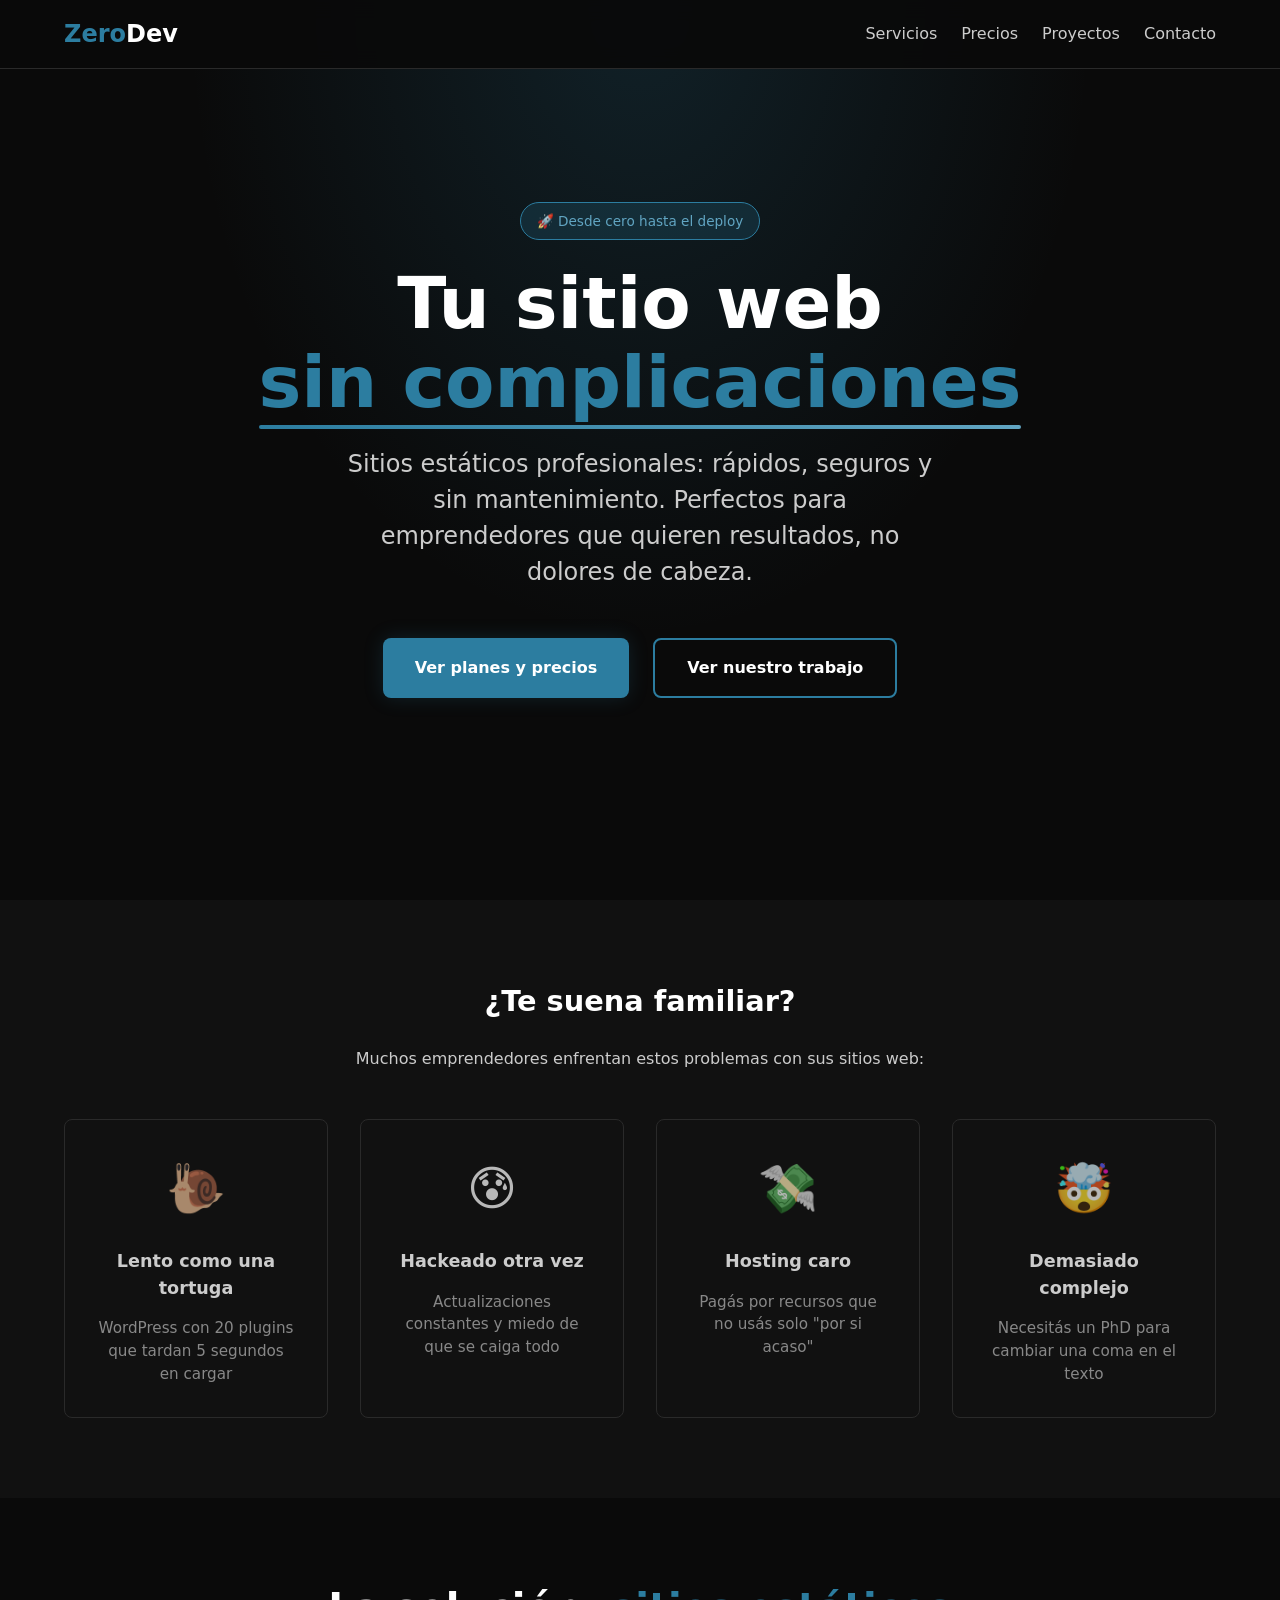
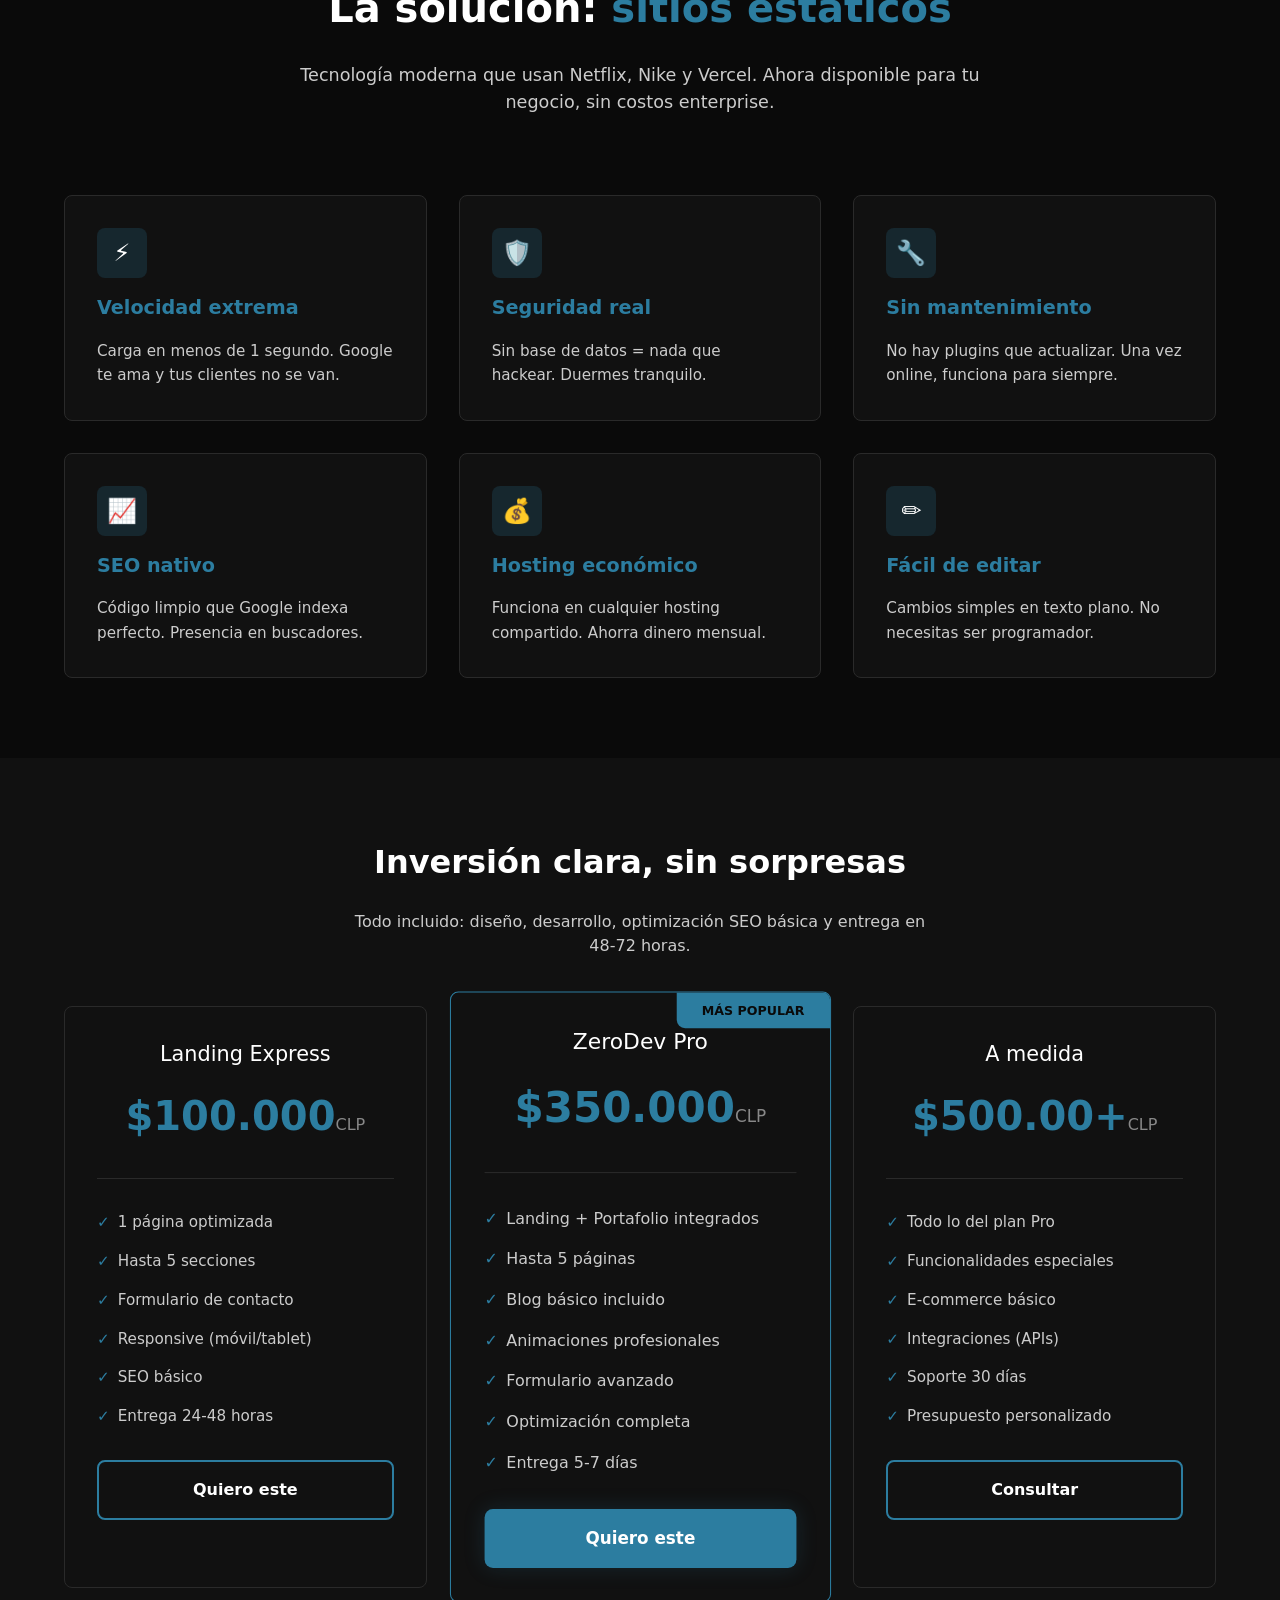
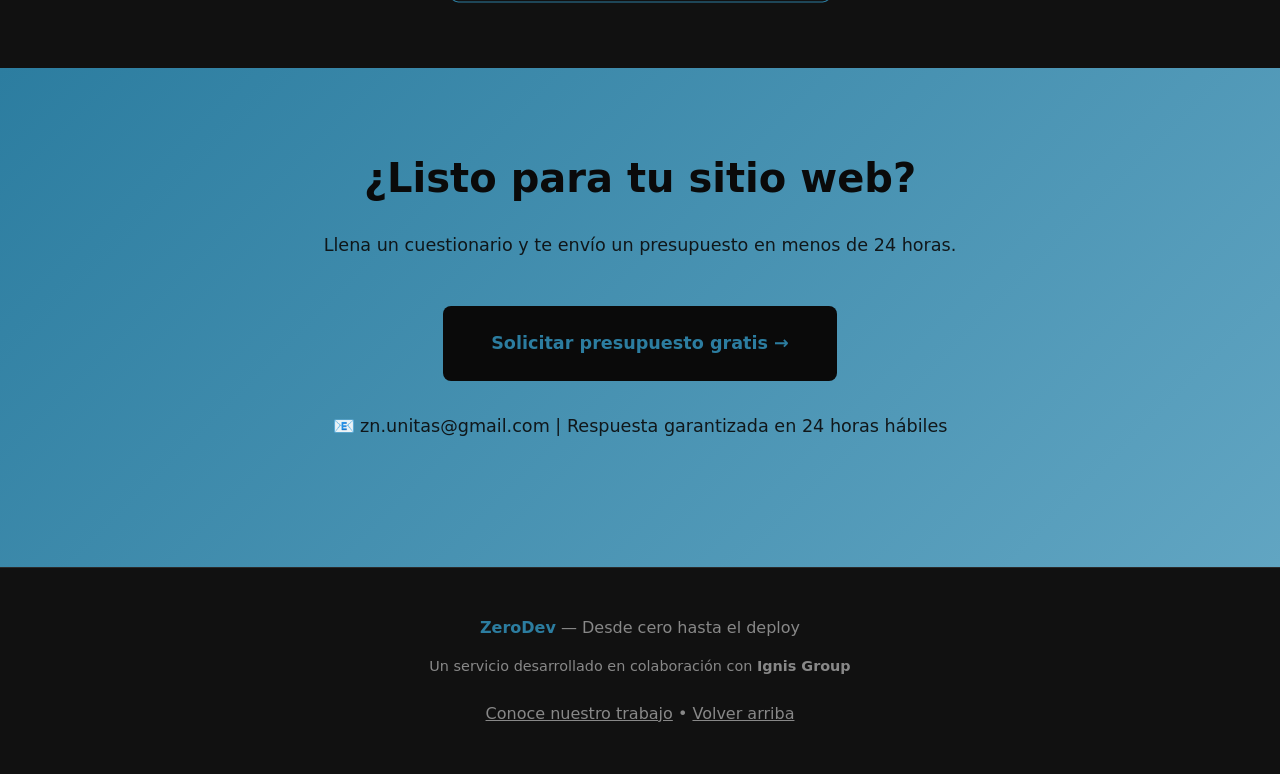
==== commit 0ca6944d: "Initial commit3: sitio estático - page clouflare" ====
--- a/index.html
+++ b/index.html
@@ -18,7 +18,7 @@
       <ul class="nav-links">
         <li><a href="#servicios">Servicios</a></li>
         <li><a href="#precios">Precios</a></li>
-        <li><a href="/portafolio/">Portafolio</a></li>
+        <li><a href="/portafolio/">Proyectos</a></li>
         <li><a href="#contacto">Contacto</a></li>
       </ul>
     </div>
